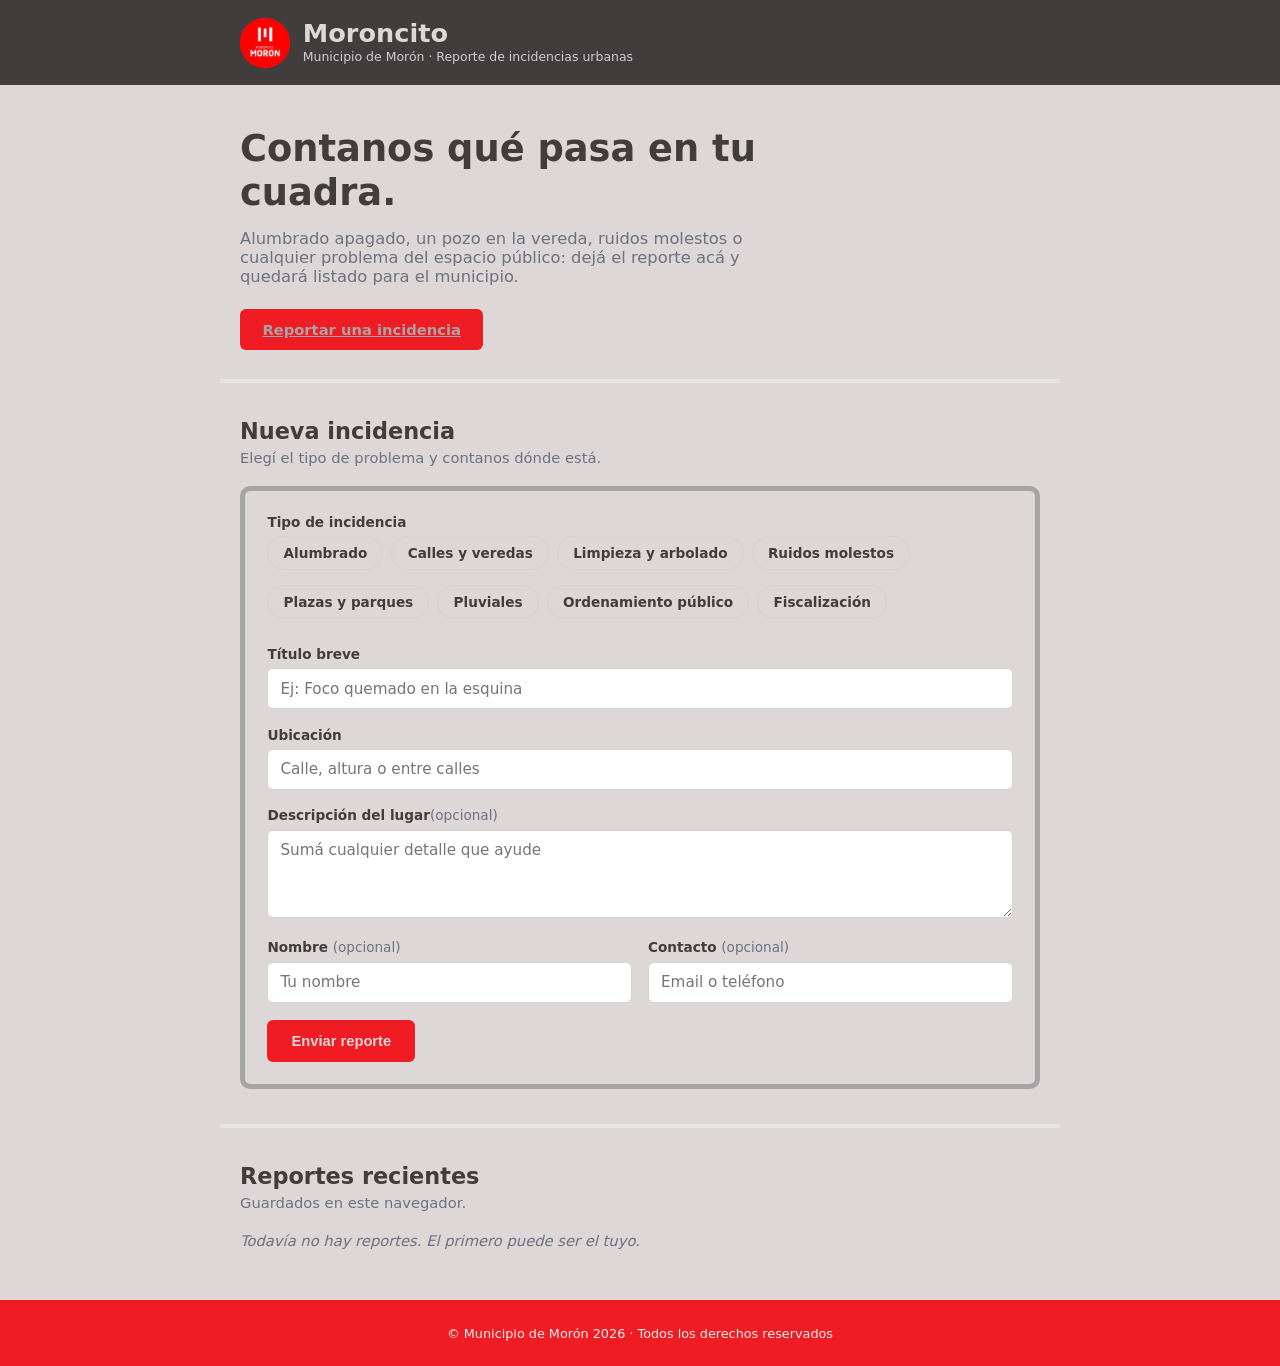
==== main/front/index.html @ 1d9de2d2 "Add files via upload" ====
<!DOCTYPE html>
<html lang="es">
<head>
<meta charset="UTF-8">
<meta name="viewport" content="width=device-width, initial-scale=1, viewport-fit=cover">
<title>Moroncito ayuda</title>
<link rel="stylesheet" href="style.css">
<link rel="icon" href="./img/icono_moron.webp">
</head>
<body>
 
<header>
  <div class="wrap">
    <div class="badge"><img src="img/MdM.jpg" alt="Logo Municipio de Morón"></div>
    <div>
      <h1>Moroncito</h1>
      <p>Municipio de Morón · Reporte de incidencias urbanas</p>
    </div>
  </div>
</header>
 
<section class="hero">
  <div class="wrap">
    <h2>Contanos qué pasa en tu cuadra.</h2>
    <p>Alumbrado apagado, un pozo en la vereda, ruidos molestos o cualquier problema del espacio público: dejá el reporte acá y quedará listado para el municipio.</p>
    <a href="#form-reporte" class="cta">Reportar una incidencia</a>
  </div>
</section>
 
<div class="linea"></div>
 
<section class="bloque" id="form-reporte">
  <div class="wrap">
    <h3>Nueva incidencia</h3>
    <p class="sub">Elegí el tipo de problema y contanos dónde está.</p>
 
    <form id="formIncidencia" novalidate>
      <div class="campo">
        <label id="lblCat">Tipo de incidencia</label>
        <div class="categorias" id="categorias" role="radiogroup" aria-labelledby="lblCat"></div>
        <p class="error" id="errCat">Elegí un tipo de incidencia.</p>
      </div>
 
      <div class="campo">
        <label for="titulo">Título breve</label>
        <input type="text" id="titulo" maxlength="80" placeholder="Ej: Foco quemado en la esquina">
        <p class="error" id="errTitulo">Escribí un título.</p>
      </div>
 
      <div class="campo">
        <label for="direccion">Ubicación</label>
        <input type="text" id="direccion" placeholder="Calle, altura o entre calles">
        <p class="error" id="errDireccion">Indicá la ubicación.</p>
      </div>
 
      <div class="campo">
        <label for="detalle">Descripción del lugar<span class="opt">(opcional)</span></label>
        <textarea id="detalle" placeholder="Sumá cualquier detalle que ayude"></textarea>
      </div>
 
      <div class="fila">
        <div class="campo">
          <label for="nombre">Nombre <span class="opt">(opcional)</span></label>
          <input type="text" id="nombre" placeholder="Tu nombre">
        </div>
        <div class="campo">
          <label for="contacto">Contacto <span class="opt">(opcional)</span></label>
          <input type="text" id="contacto" placeholder="Email o teléfono">
        </div>
      </div>
 
      <button type="submit" class="btn-enviar">Enviar reporte</button>
      <p class="aviso" id="aviso"></p>
    </form>
  </div>
</section>
 
<div class="linea"></div>
 
<section class="bloque">
  <div class="wrap">
    <h3>Reportes recientes</h3>
    <p class="sub">Guardados en este navegador.</p>
    <ul class="lista" id="lista"></ul>
  </div>
</section>
 
<footer>
  <p>&copy; Municipio de Morón 2026 · Todos los derechos reservados</p>
</footer>
 
<script src="script.js"></script>
</body>
</html>
---- main/front/style.css ----
:root{
  --noche:#413d3d; --lienzo:#ddd7d7; --panel:#ddd7d7;
  --ambar:#F01C24; --verde:#1F7A4D; --alerta:#B0151B; --piedra:#6B7280;
  --font-h:'Barlow Condensed',system-ui,sans-serif;
  --font-b:'Inter',system-ui,sans-serif;
}
*{box-sizing:border-box}
html{scroll-behavior:smooth; height:100%}
@media (prefers-reduced-motion: reduce){html{scroll-behavior:auto}*{transition-duration:.001ms!important}}
body{margin:0;min-height:100%;font-family:var(--font-b);color:var(--noche);background:var(--lienzo);
  padding-top:env(safe-area-inset-top,0);padding-bottom:env(safe-area-inset-bottom,0)}
h1,h2,h3{font-family:var(--font-h);font-weight:600;margin:0}
p{margin:0}
a{color:inherit}
.wrap{max-width:840px;margin:0 auto;padding:0 1.25rem}

header{background:var(--noche);color:var(--lienzo);padding:1.1rem 0}
header .wrap{display:flex;align-items:center;gap:.8rem}
.badge{width:50px;height:50px;border-radius:50%;background:var(--ambar);overflow:hidden;flex-shrink:0}
.badge img{width:100%;height:100%;object-fit:cover;object-position:center 28%}
header h1{font-size:1.6rem;line-height:1}
header p{font-size:.78rem;color:#C9CFD3;margin-top:.15rem}

.hero{padding:2.6rem 0 1.8rem}
.hero h2{font-size:clamp(1.7rem,4.5vw,2.3rem);line-height:1.2;max-width:26ch}
.hero p{margin-top:.9rem;color:var(--piedra);max-width:52ch;font-size:1.02rem}
.hero a.cta{display:inline-block;margin-top:1.4rem;background:var(--ambar);color:#a5a5a5;
  padding:.75rem 1.4rem;border-radius:6px;font-weight:600;font-size:.92rem}

.linea{height:4px;background:#E5E5E5;max-width:840px;margin:0 auto}

section.bloque{padding:2.2rem 0}
.bloque h3{font-size:1.4rem;margin-bottom:.3rem}
.bloque .sub{color:var(--piedra);font-size:.92rem;margin-bottom:1.3rem}

.categorias{display:flex;flex-wrap:wrap;gap:.5rem;margin-bottom:1.3rem}
.cat-pill{display:inline-flex}
.cat-pill input{position:absolute;opacity:0;pointer-events:none}
.cat-pill label{cursor:pointer;padding:.5rem .95rem;border:1px solid #D4D4D4;border-radius:999px;
  font-size:.85rem;color:var(--noche);background:var(--panel)}
.cat-pill input:checked + label{background:var(--ambar);color:var(--lienzo);border-color:var(--ambar)}
.cat-pill input:focus-visible + label{outline:2px solid var(--ambar);outline-offset:2px}

form{background:var(--panel);border:5px solid #a5a5a5;border-radius:10px;padding:1.4rem}
.campo{margin-bottom:1.1rem}
.campo label{display:block;font-size:.85rem;font-weight:600;margin-bottom:.4rem}
.campo .opt{font-weight:400;color:var(--piedra)}
input[type=text],textarea{width:100%;font-family:var(--font-b);font-size:.95rem;padding:.65rem .75rem;
  border:1px solid #D4D4D4;border-radius:6px;background:#fff;color:var(--noche)}
input:focus-visible,textarea:focus-visible{outline:2px solid var(--ambar);outline-offset:1px}
textarea{resize:vertical;min-height:5.5rem}
.fila{display:grid;grid-template-columns:1fr 1fr;gap:1rem}
@media (max-width:560px){.fila{grid-template-columns:1fr}}
.btn-enviar{background:var(--ambar);color:var(--lienzo);border:none;padding:.8rem 1.5rem;
  border-radius:6px;font-weight:600;font-size:.92rem;cursor:pointer}
.btn-enviar:hover{background:var(--alerta)}
.btn-enviar:focus-visible{outline:2px solid var(--noche);outline-offset:2px}
.error{color:var(--alerta);font-size:.82rem;margin-top:.35rem;display:none}
.aviso{display:none;margin-top:1rem;padding:.85rem 1rem;border-radius:6px;background:#EAF1EC;
  border:1px solid var(--verde);color:#1F3A31;font-size:.9rem}

.lista{list-style:none;margin:0;padding:0;display:flex;flex-direction:column;gap:.7rem}
.item{background:var(--panel);border:1px solid #E5E5E5;border-radius:8px;padding:1rem 1.1rem}
.item-top{display:flex;justify-content:space-between;gap:.6rem;align-items:baseline;flex-wrap:wrap}
.item h4{font-family:var(--font-b);font-size:.98rem;font-weight:600}
.tag{font-size:.7rem;text-transform:uppercase;letter-spacing:.03em;color:var(--piedra)}
.estado{font-size:.72rem;padding:.2rem .55rem;border-radius:999px;background:#F0F0F0;color:#4A4A4A;white-space:nowrap}
.item .desc{color:var(--piedra);font-size:.88rem;margin-top:.4rem}
.item .meta{font-size:.78rem;color:#8A8A8A;margin-top:.5rem}
.vacio{color:var(--piedra);font-size:.92rem;font-style:italic}

footer{background:var(--ambar);color:#FFECEC;text-align:center;padding:1.6rem 1rem;font-size:.8rem;margin-top:1rem}
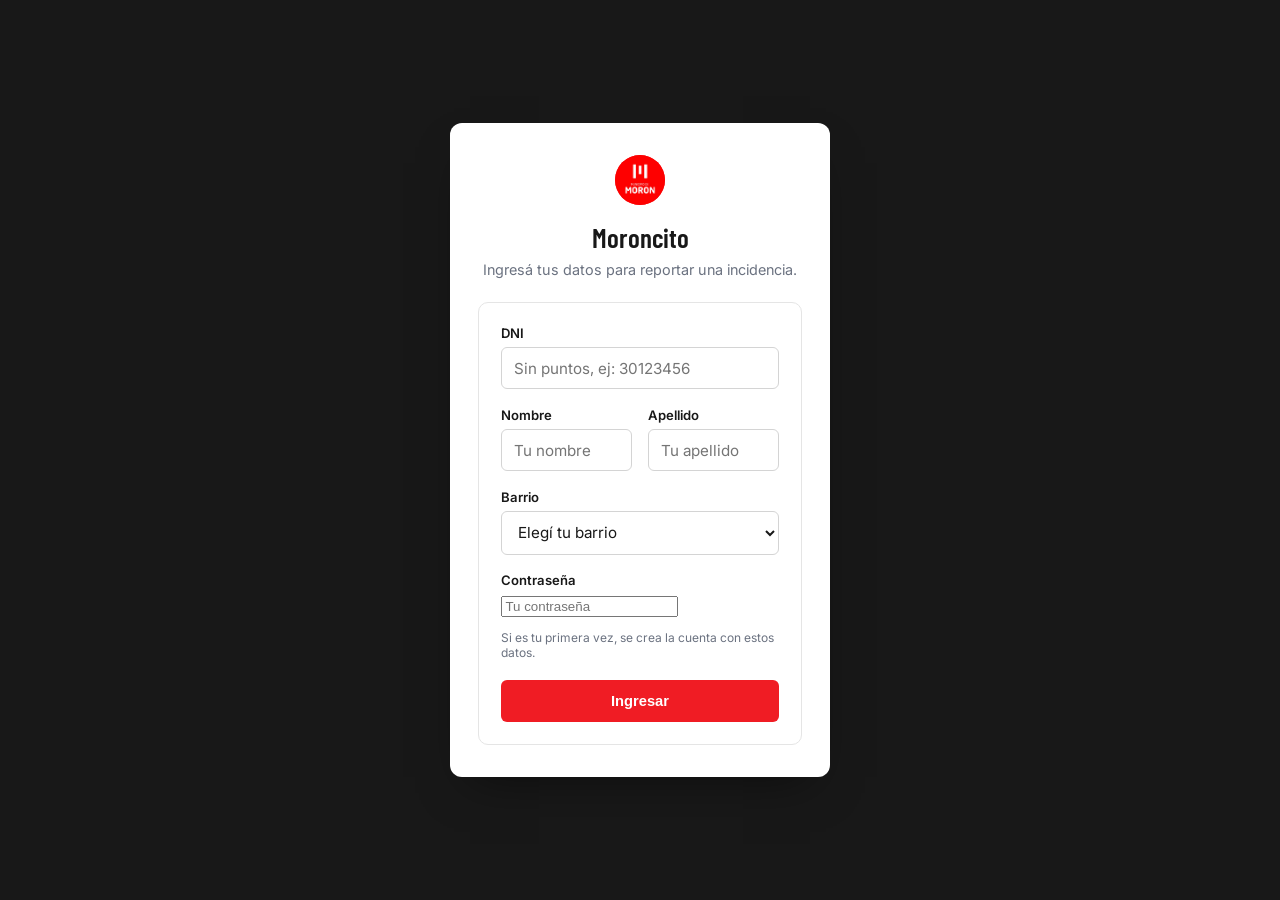
==== commit 1cf8a953: "Add files via upload" ====
--- a/main/front/index.html
+++ b/main/front/index.html
@@ -3,12 +3,13 @@
 <head>
 <meta charset="UTF-8">
 <meta name="viewport" content="width=device-width, initial-scale=1, viewport-fit=cover">
-<title>Moroncito ayuda</title>
+<title>Moroncito · Reportar incidencias</title>
+<link rel="preconnect" href="https://fonts.googleapis.com">
+<link href="https://fonts.googleapis.com/css2?family=Barlow+Condensed:wght@500;600;700&family=Inter:wght@400;500;600&display=swap" rel="stylesheet">
 <link rel="stylesheet" href="style.css">
-<link rel="icon" href="./img/icono_moron.webp">
 </head>
 <body>
- 
+
 <header>
   <div class="wrap">
     <div class="badge"><img src="img/MdM.jpg" alt="Logo Municipio de Morón"></div>
@@ -16,9 +17,10 @@
       <h1>Moroncito</h1>
       <p>Municipio de Morón · Reporte de incidencias urbanas</p>
     </div>
+    <div class="sesion" id="sesion"></div>
   </div>
 </header>
- 
+
 <section class="hero">
   <div class="wrap">
     <h2>Contanos qué pasa en tu cuadra.</h2>
@@ -26,38 +28,38 @@
     <a href="#form-reporte" class="cta">Reportar una incidencia</a>
   </div>
 </section>
- 
+
 <div class="linea"></div>
- 
+
 <section class="bloque" id="form-reporte">
   <div class="wrap">
     <h3>Nueva incidencia</h3>
     <p class="sub">Elegí el tipo de problema y contanos dónde está.</p>
- 
+
     <form id="formIncidencia" novalidate>
       <div class="campo">
         <label id="lblCat">Tipo de incidencia</label>
         <div class="categorias" id="categorias" role="radiogroup" aria-labelledby="lblCat"></div>
         <p class="error" id="errCat">Elegí un tipo de incidencia.</p>
       </div>
- 
+
       <div class="campo">
         <label for="titulo">Título breve</label>
         <input type="text" id="titulo" maxlength="80" placeholder="Ej: Foco quemado en la esquina">
         <p class="error" id="errTitulo">Escribí un título.</p>
       </div>
- 
+
       <div class="campo">
         <label for="direccion">Ubicación</label>
         <input type="text" id="direccion" placeholder="Calle, altura o entre calles">
         <p class="error" id="errDireccion">Indicá la ubicación.</p>
       </div>
- 
+
       <div class="campo">
-        <label for="detalle">Descripción del lugar<span class="opt">(opcional)</span></label>
+        <label for="detalle">Descripción <span class="opt">(opcional)</span></label>
         <textarea id="detalle" placeholder="Sumá cualquier detalle que ayude"></textarea>
       </div>
- 
+
       <div class="fila">
         <div class="campo">
           <label for="nombre">Nombre <span class="opt">(opcional)</span></label>
@@ -68,15 +70,15 @@
           <input type="text" id="contacto" placeholder="Email o teléfono">
         </div>
       </div>
- 
+
       <button type="submit" class="btn-enviar">Enviar reporte</button>
       <p class="aviso" id="aviso"></p>
     </form>
   </div>
 </section>
- 
+
 <div class="linea"></div>
- 
+
 <section class="bloque">
   <div class="wrap">
     <h3>Reportes recientes</h3>
@@ -84,11 +86,11 @@
     <ul class="lista" id="lista"></ul>
   </div>
 </section>
- 
+
 <footer>
   <p>&copy; Municipio de Morón 2026 · Todos los derechos reservados</p>
 </footer>
- 
+
 <script src="script.js"></script>
 </body>
 </html>
--- a/main/front/style.css
+++ b/main/front/style.css
@@ -1,5 +1,5 @@
 :root{
-  --noche:#413d3d; --lienzo:#ddd7d7; --panel:#ddd7d7;
+  --noche:#181818; --lienzo:#FFFFFF; --panel:#FFFFFF;
   --ambar:#F01C24; --verde:#1F7A4D; --alerta:#B0151B; --piedra:#6B7280;
   --font-h:'Barlow Condensed',system-ui,sans-serif;
   --font-b:'Inter',system-ui,sans-serif;
@@ -16,6 +16,22 @@
 
 header{background:var(--noche);color:var(--lienzo);padding:1.1rem 0}
 header .wrap{display:flex;align-items:center;gap:.8rem}
+.sesion{margin-left:auto;text-align:right;font-size:.78rem;color:#C9CFD3;display:flex;flex-direction:column;gap:.25rem;align-items:flex-end}
+.sesion button{background:none;border:1px solid #4A4A4A;color:#C9CFD3;font-size:.72rem;
+  padding:.25rem .6rem;border-radius:999px;cursor:pointer}
+.sesion button:hover{border-color:var(--ambar);color:var(--lienzo)}
+
+.login-view{min-height:100vh;display:flex;align-items:center;justify-content:center;
+  background:var(--noche);padding:1.5rem}
+.login-card{background:var(--panel);border-radius:12px;padding:2rem 1.75rem;width:100%;max-width:380px;
+  text-align:center;box-shadow:0 20px 45px -20px rgba(0,0,0,.5)}
+.login-badge{width:64px;height:64px;margin:0 auto 1rem}
+.login-card h1{font-size:1.7rem}
+.login-sub{color:var(--piedra);font-size:.9rem;margin-top:.5rem;margin-bottom:1.5rem}
+.login-card form{text-align:left}
+.login-card .campo label{font-size:.82rem}
+.login-btn{width:100%;margin-top:.3rem}
+.login-nota{font-size:.75rem;color:var(--piedra);margin:-.3rem 0 1rem}
 .badge{width:50px;height:50px;border-radius:50%;background:var(--ambar);overflow:hidden;flex-shrink:0}
 .badge img{width:100%;height:100%;object-fit:cover;object-position:center 28%}
 header h1{font-size:1.6rem;line-height:1}
@@ -24,10 +40,10 @@
 .hero{padding:2.6rem 0 1.8rem}
 .hero h2{font-size:clamp(1.7rem,4.5vw,2.3rem);line-height:1.2;max-width:26ch}
 .hero p{margin-top:.9rem;color:var(--piedra);max-width:52ch;font-size:1.02rem}
-.hero a.cta{display:inline-block;margin-top:1.4rem;background:var(--ambar);color:#a5a5a5;
+.hero a.cta{display:inline-block;margin-top:1.4rem;background:var(--ambar);color:#1B2A33;
   padding:.75rem 1.4rem;border-radius:6px;font-weight:600;font-size:.92rem}
 
-.linea{height:4px;background:#E5E5E5;max-width:840px;margin:0 auto}
+.linea{height:1px;background:#E5E5E5;max-width:840px;margin:0 auto}
 
 section.bloque{padding:2.2rem 0}
 .bloque h3{font-size:1.4rem;margin-bottom:.3rem}
@@ -41,12 +57,15 @@
 .cat-pill input:checked + label{background:var(--ambar);color:var(--lienzo);border-color:var(--ambar)}
 .cat-pill input:focus-visible + label{outline:2px solid var(--ambar);outline-offset:2px}
 
-form{background:var(--panel);border:5px solid #a5a5a5;border-radius:10px;padding:1.4rem}
+form{background:var(--panel);border:1px solid #E5E5E5;border-radius:10px;padding:1.4rem}
 .campo{margin-bottom:1.1rem}
 .campo label{display:block;font-size:.85rem;font-weight:600;margin-bottom:.4rem}
 .campo .opt{font-weight:400;color:var(--piedra)}
 input[type=text],textarea{width:100%;font-family:var(--font-b);font-size:.95rem;padding:.65rem .75rem;
   border:1px solid #D4D4D4;border-radius:6px;background:#fff;color:var(--noche)}
+select{width:100%;font-family:var(--font-b);font-size:.95rem;padding:.65rem .75rem;
+  border:1px solid #D4D4D4;border-radius:6px;background:#fff;color:var(--noche)}
+select:invalid{color:var(--piedra)}
 input:focus-visible,textarea:focus-visible{outline:2px solid var(--ambar);outline-offset:1px}
 textarea{resize:vertical;min-height:5.5rem}
 .fila{display:grid;grid-template-columns:1fr 1fr;gap:1rem}
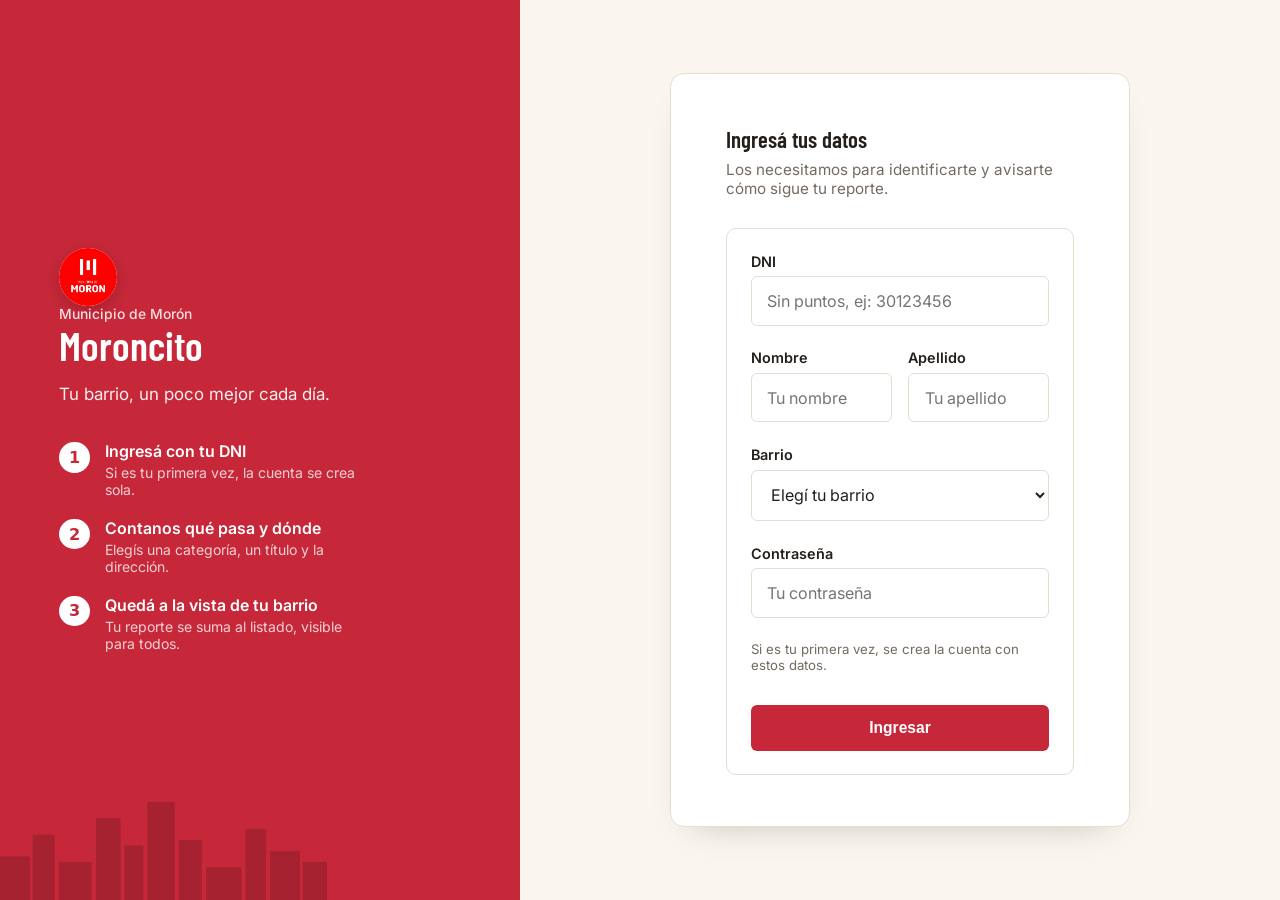
==== commit 3ec2baae: "Add files via upload" ====
--- a/main/front/index.html
+++ b/main/front/index.html
@@ -4,11 +4,23 @@
 <meta charset="UTF-8">
 <meta name="viewport" content="width=device-width, initial-scale=1, viewport-fit=cover">
 <title>Moroncito · Reportar incidencias</title>
+<link rel="icon" type="image/png" href="./img/icono_moron.webp">
 <link rel="preconnect" href="https://fonts.googleapis.com">
 <link href="https://fonts.googleapis.com/css2?family=Barlow+Condensed:wght@500;600;700&family=Inter:wght@400;500;600&display=swap" rel="stylesheet">
 <link rel="stylesheet" href="style.css">
 </head>
-<body>
+<body class="app-view">
+
+<svg style="display:none" aria-hidden="true">
+  <symbol id="icon-bulb" viewBox="0 0 24 24"><path d="M9 18h6M10 21h4M12 3a6 6 0 0 0-3.5 10.9c.6.45 1 .96 1.1 1.6h4.8c.1-.64.5-1.15 1.1-1.6A6 6 0 0 0 12 3Z"/></symbol>
+  <symbol id="icon-road" viewBox="0 0 24 24"><path d="M9 3 4 21M15 3l5 18M12 8v2M12 13v2M12 18v1"/></symbol>
+  <symbol id="icon-leaf" viewBox="0 0 24 24"><path d="M20 4C10 4 4 10 4 18c8 0 14-6 14-14ZM8 18c2-4 5-7 9-9"/></symbol>
+  <symbol id="icon-megaphone" viewBox="0 0 24 24"><path d="M3 10v4a2 2 0 0 0 2 2h1l2 5h2l-1.6-5H12l7 4V6l-7 4H5a2 2 0 0 0-2 2Z"/></symbol>
+  <symbol id="icon-tree" viewBox="0 0 24 24"><path d="M12 3 7 11h3l-4 6h5v4h2v-4h5l-4-6h3Z"/></symbol>
+  <symbol id="icon-drop" viewBox="0 0 24 24"><path d="M12 3s7 7.6 7 12a7 7 0 1 1-14 0c0-4.4 7-12 7-12Z"/></symbol>
+  <symbol id="icon-shield" viewBox="0 0 24 24"><path d="M12 3l7 3v6c0 5-3.5 8-7 9-3.5-1-7-4-7-9V6Z"/></symbol>
+  <symbol id="icon-clipboard" viewBox="0 0 24 24"><path d="M9 4h6v2H9zM6 6h12v14H6zM9 12l2 2 4-4"/></symbol>
+</svg>
 
 <header>
   <div class="wrap">
@@ -60,17 +72,6 @@
         <textarea id="detalle" placeholder="Sumá cualquier detalle que ayude"></textarea>
       </div>
 
-      <div class="fila">
-        <div class="campo">
-          <label for="nombre">Nombre <span class="opt">(opcional)</span></label>
-          <input type="text" id="nombre" placeholder="Tu nombre">
-        </div>
-        <div class="campo">
-          <label for="contacto">Contacto <span class="opt">(opcional)</span></label>
-          <input type="text" id="contacto" placeholder="Email o teléfono">
-        </div>
-      </div>
-
       <button type="submit" class="btn-enviar">Enviar reporte</button>
       <p class="aviso" id="aviso"></p>
     </form>
@@ -79,10 +80,21 @@
 
 <div class="linea"></div>
 
-<section class="bloque">
+<section class="bloque reportes-bloque">
   <div class="wrap">
-    <h3>Reportes recientes</h3>
-    <p class="sub">Guardados en este navegador.</p>
+    <div class="reportes-encabezado">
+      <div>
+        <h3>Reportes recientes</h3>
+        <p class="sub">Visibles para todo tu barrio.</p>
+      </div>
+      <p class="reportes-resumen" id="resumen"></p>
+    </div>
+
+    <div class="reportes-controles">
+      <input type="search" id="buscador" placeholder="Buscar por título o dirección…" aria-label="Buscar reportes">
+      <div class="filtros" id="filtrosCategoria" role="group" aria-label="Filtrar por categoría"></div>
+    </div>
+
     <ul class="lista" id="lista"></ul>
   </div>
 </section>
--- a/main/front/style.css
+++ b/main/front/style.css
@@ -1,13 +1,13 @@
 :root{
-  --noche:#181818; --lienzo:#FFFFFF; --panel:#FFFFFF;
-  --ambar:#F01C24; --verde:#1F7A4D; --alerta:#B0151B; --piedra:#6B7280;
+  --noche:#241F1A; --lienzo:#FFFFFF; --papel:#FAF6EF; --panel:#FFFFFF;
+  --ambar:#C62839; --ambar-oscuro:#9E1F2C; --verde:#2F7A55; --alerta:#9A2130; --piedra:#746B5F; --linea:#E6DDCF;
   --font-h:'Barlow Condensed',system-ui,sans-serif;
   --font-b:'Inter',system-ui,sans-serif;
 }
 *{box-sizing:border-box}
-html{scroll-behavior:smooth; height:100%}
+html{scroll-behavior:smooth; height:100%; font-size:106%}
 @media (prefers-reduced-motion: reduce){html{scroll-behavior:auto}*{transition-duration:.001ms!important}}
-body{margin:0;min-height:100%;font-family:var(--font-b);color:var(--noche);background:var(--lienzo);
+body{margin:0;min-height:100%;font-family:var(--font-b);color:var(--noche);background:var(--papel);
   padding-top:env(safe-area-inset-top,0);padding-bottom:env(safe-area-inset-bottom,0)}
 h1,h2,h3{font-family:var(--font-h);font-weight:600;margin:0}
 p{margin:0}
@@ -16,34 +16,80 @@
 
 header{background:var(--noche);color:var(--lienzo);padding:1.1rem 0}
 header .wrap{display:flex;align-items:center;gap:.8rem}
-.sesion{margin-left:auto;text-align:right;font-size:.78rem;color:#C9CFD3;display:flex;flex-direction:column;gap:.25rem;align-items:flex-end}
-.sesion button{background:none;border:1px solid #4A4A4A;color:#C9CFD3;font-size:.72rem;
+.sesion{margin-left:auto;text-align:right;font-size:.78rem;color:#CBC2B6;display:flex;flex-direction:column;gap:.25rem;align-items:flex-end}
+.sesion button{background:none;border:1px solid #4A423A;color:#CBC2B6;font-size:.72rem;
   padding:.25rem .6rem;border-radius:999px;cursor:pointer}
 .sesion button:hover{border-color:var(--ambar);color:var(--lienzo)}
-
-.login-view{min-height:100vh;display:flex;align-items:center;justify-content:center;
-  background:var(--noche);padding:1.5rem}
-.login-card{background:var(--panel);border-radius:12px;padding:2rem 1.75rem;width:100%;max-width:380px;
-  text-align:center;box-shadow:0 20px 45px -20px rgba(0,0,0,.5)}
-.login-badge{width:64px;height:64px;margin:0 auto 1rem}
-.login-card h1{font-size:1.7rem}
-.login-sub{color:var(--piedra);font-size:.9rem;margin-top:.5rem;margin-bottom:1.5rem}
-.login-card form{text-align:left}
-.login-card .campo label{font-size:.82rem}
-.login-btn{width:100%;margin-top:.3rem}
-.login-nota{font-size:.75rem;color:var(--piedra);margin:-.3rem 0 1rem}
 .badge{width:50px;height:50px;border-radius:50%;background:var(--ambar);overflow:hidden;flex-shrink:0}
 .badge img{width:100%;height:100%;object-fit:cover;object-position:center 28%}
 header h1{font-size:1.6rem;line-height:1}
-header p{font-size:.78rem;color:#C9CFD3;margin-top:.15rem}
+header p{font-size:.78rem;color:#CBC2B6;margin-top:.15rem}
 
-.hero{padding:2.6rem 0 1.8rem}
+/* ---------- Login: panel institucional + formulario ---------- */
+.login-view{min-height:100vh;display:flex;flex-direction:column;background:var(--papel)}
+
+.login-brand{
+  background:var(--ambar);color:var(--lienzo);position:relative;overflow:hidden;
+  padding:2.25rem 1.5rem 2rem;display:flex;flex-direction:column;align-items:center;text-align:center;gap:.6rem;
+}
+.login-emblem{width:58px;height:58px;border-radius:50%;background:var(--lienzo);flex-shrink:0;
+  display:flex;align-items:center;justify-content:center;overflow:hidden;box-shadow:0 4px 14px rgba(0,0,0,.18)}
+.login-emblem img{width:100%;height:100%;object-fit:cover;object-position:center 28%}
+.login-eyebrow{font-size:.82rem;color:rgba(255,255,255,.85);font-weight:500}
+.login-brand h1{font-size:clamp(2rem,7vw,2.4rem);color:var(--lienzo);line-height:1;margin-top:-.1rem}
+.login-tagline{color:rgba(255,255,255,.92);font-size:.95rem;max-width:34ch;margin-top:.15rem}
+
+.pasos{display:none}
+.login-skyline{display:none}
+
+.login-card{
+  background:var(--panel);border:1px solid var(--linea);border-radius:14px;
+  padding:2.25rem 1.5rem;width:100%;max-width:460px;margin:-1.25rem auto 2rem;
+  box-shadow:0 16px 34px -24px rgba(36,31,26,.35);position:relative;z-index:1;
+}
+.login-card-title{font-size:1.35rem}
+.login-card-sub{color:var(--piedra);font-size:.9rem;margin-top:.45rem;margin-bottom:1.75rem;max-width:40ch}
+.login-card form{text-align:left}
+.login-card .campo{margin-bottom:1.4rem}
+.login-card .campo label{font-size:.85rem}
+.login-btn{width:100%;margin-top:.6rem;padding:.9rem 1.5rem}
+.login-nota{font-size:.78rem;color:var(--piedra);margin:0 0 1.3rem}
+
+@media (min-width:900px){
+  .login-view{flex-direction:row;align-items:stretch}
+  .login-brand{
+    flex:0 0 44%;max-width:520px;padding:4rem 3.5rem;align-items:flex-start;text-align:left;
+    justify-content:center;gap:0;
+  }
+  .login-eyebrow{margin-bottom:.3rem}
+  .login-brand h1{margin-bottom:.9rem}
+  .login-tagline{max-width:30ch;font-size:1rem}
+  .pasos{list-style:none;margin:2.25rem 0 0;padding:0;display:flex;flex-direction:column;gap:1.2rem;max-width:32ch}
+  .pasos li{display:flex;gap:.9rem;align-items:flex-start}
+  .paso-num{flex-shrink:0;width:1.8rem;height:1.8rem;border-radius:50%;background:var(--lienzo);
+    color:var(--ambar);font-family:var(--font-h);font-weight:700;font-size:.95rem;
+    display:flex;align-items:center;justify-content:center}
+  .pasos strong{display:block;color:var(--lienzo);font-size:.94rem;font-weight:600}
+  .pasos p{color:rgba(255,255,255,.78);font-size:.83rem;margin-top:.2rem;max-width:30ch}
+  .login-skyline{display:block;position:absolute;left:0;right:0;bottom:0;height:120px;
+    fill:rgba(0,0,0,.16);z-index:0;pointer-events:none}
+
+  .login-card{flex:1;align-self:center;margin:2rem auto;padding:3rem 3.25rem}
+}
+
+body.app-view{
+  background-color:var(--papel);
+  background-image:radial-gradient(var(--linea) 1px, transparent 1px);
+  background-size:22px 22px;
+}
+
+.hero{padding:2.8rem 0 2rem}
 .hero h2{font-size:clamp(1.7rem,4.5vw,2.3rem);line-height:1.2;max-width:26ch}
 .hero p{margin-top:.9rem;color:var(--piedra);max-width:52ch;font-size:1.02rem}
-.hero a.cta{display:inline-block;margin-top:1.4rem;background:var(--ambar);color:#1B2A33;
+.hero a.cta{display:inline-block;margin-top:1.4rem;background:var(--ambar);color:var(--lienzo);
   padding:.75rem 1.4rem;border-radius:6px;font-weight:600;font-size:.92rem}
 
-.linea{height:1px;background:#E5E5E5;max-width:840px;margin:0 auto}
+.linea{height:1px;background:var(--linea);max-width:840px;margin:0 auto}
 
 section.bloque{padding:2.2rem 0}
 .bloque h3{font-size:1.4rem;margin-bottom:.3rem}
@@ -52,40 +98,65 @@
 .categorias{display:flex;flex-wrap:wrap;gap:.5rem;margin-bottom:1.3rem}
 .cat-pill{display:inline-flex}
 .cat-pill input{position:absolute;opacity:0;pointer-events:none}
-.cat-pill label{cursor:pointer;padding:.5rem .95rem;border:1px solid #D4D4D4;border-radius:999px;
+.cat-pill label{cursor:pointer;padding:.5rem .95rem;border:1px solid var(--linea);border-radius:999px;
   font-size:.85rem;color:var(--noche);background:var(--panel)}
 .cat-pill input:checked + label{background:var(--ambar);color:var(--lienzo);border-color:var(--ambar)}
 .cat-pill input:focus-visible + label{outline:2px solid var(--ambar);outline-offset:2px}
 
-form{background:var(--panel);border:1px solid #E5E5E5;border-radius:10px;padding:1.4rem}
+form{background:var(--panel);border:1px solid var(--linea);border-radius:10px;padding:1.4rem}
 .campo{margin-bottom:1.1rem}
 .campo label{display:block;font-size:.85rem;font-weight:600;margin-bottom:.4rem}
 .campo .opt{font-weight:400;color:var(--piedra)}
-input[type=text],textarea{width:100%;font-family:var(--font-b);font-size:.95rem;padding:.65rem .75rem;
-  border:1px solid #D4D4D4;border-radius:6px;background:#fff;color:var(--noche)}
-select{width:100%;font-family:var(--font-b);font-size:.95rem;padding:.65rem .75rem;
-  border:1px solid #D4D4D4;border-radius:6px;background:#fff;color:var(--noche)}
+input[type=text],input[type=password],textarea{width:100%;font-family:var(--font-b);font-size:.95rem;padding:.8rem .9rem;
+  border:1px solid var(--linea);border-radius:6px;background:#fff;color:var(--noche)}
+select{width:100%;font-family:var(--font-b);font-size:.95rem;padding:.8rem .9rem;
+  border:1px solid var(--linea);border-radius:6px;background:#fff;color:var(--noche)}
 select:invalid{color:var(--piedra)}
-input:focus-visible,textarea:focus-visible{outline:2px solid var(--ambar);outline-offset:1px}
+input:focus-visible,select:focus-visible,textarea:focus-visible{outline:2px solid var(--ambar);outline-offset:1px}
 textarea{resize:vertical;min-height:5.5rem}
 .fila{display:grid;grid-template-columns:1fr 1fr;gap:1rem}
 @media (max-width:560px){.fila{grid-template-columns:1fr}}
 .btn-enviar{background:var(--ambar);color:var(--lienzo);border:none;padding:.8rem 1.5rem;
   border-radius:6px;font-weight:600;font-size:.92rem;cursor:pointer}
-.btn-enviar:hover{background:var(--alerta)}
+.btn-enviar:hover{background:var(--ambar-oscuro)}
 .btn-enviar:focus-visible{outline:2px solid var(--noche);outline-offset:2px}
 .error{color:var(--alerta);font-size:.82rem;margin-top:.35rem;display:none}
 .aviso{display:none;margin-top:1rem;padding:.85rem 1rem;border-radius:6px;background:#EAF1EC;
   border:1px solid var(--verde);color:#1F3A31;font-size:.9rem}
 
+.reportes-encabezado{display:flex;justify-content:space-between;align-items:flex-end;gap:1rem;flex-wrap:wrap;margin-bottom:1.1rem}
+.reportes-resumen{font-size:.85rem;color:var(--piedra);background:var(--panel);border:1px solid var(--linea);
+  padding:.5rem .9rem;border-radius:999px;white-space:nowrap}
+.reportes-controles{display:flex;flex-direction:column;gap:.7rem;margin-bottom:1.2rem}
+#buscador{width:100%;font-family:var(--font-b);font-size:.92rem;padding:.7rem .9rem;
+  border:1px solid var(--linea);border-radius:6px;background:var(--panel);color:var(--noche)}
+#buscador:focus-visible{outline:2px solid var(--ambar);outline-offset:1px}
+.filtros{display:flex;flex-wrap:wrap;gap:.45rem}
+.chip-filtro{font-family:var(--font-b);font-size:.8rem;padding:.4rem .85rem;border-radius:999px;
+  border:1px solid var(--linea);background:var(--panel);color:var(--piedra);cursor:pointer}
+.chip-filtro:hover{border-color:var(--ambar);color:var(--noche)}
+.chip-filtro.activo{background:var(--noche);color:var(--lienzo);border-color:var(--noche)}
+
 .lista{list-style:none;margin:0;padding:0;display:flex;flex-direction:column;gap:.7rem}
-.item{background:var(--panel);border:1px solid #E5E5E5;border-radius:8px;padding:1rem 1.1rem}
-.item-top{display:flex;justify-content:space-between;gap:.6rem;align-items:baseline;flex-wrap:wrap}
-.item h4{font-family:var(--font-b);font-size:.98rem;font-weight:600}
+.item{background:var(--panel);border:1px solid var(--linea);border-radius:8px;overflow:hidden}
+.item-top{all:revert;box-sizing:border-box;display:flex;align-items:center;gap:.85rem;width:100%;
+  background:none;border:none;padding:.9rem 1.1rem;font-family:var(--font-b);color:var(--noche);
+  text-align:left;cursor:pointer}
+.item-icono{flex-shrink:0;width:2.2rem;height:2.2rem;border-radius:50%;background:#F1ECE1;
+  color:var(--ambar);display:flex;align-items:center;justify-content:center}
+.item-icono svg{width:1.15rem;height:1.15rem;fill:none;stroke:currentColor;stroke-width:1.7;
+  stroke-linecap:round;stroke-linejoin:round}
+.item-texto{flex:1;min-width:0;display:flex;flex-direction:column;gap:.15rem}
+.item-titulo{font-size:.98rem;font-weight:600}
 .tag{font-size:.7rem;text-transform:uppercase;letter-spacing:.03em;color:var(--piedra)}
-.estado{font-size:.72rem;padding:.2rem .55rem;border-radius:999px;background:#F0F0F0;color:#4A4A4A;white-space:nowrap}
-.item .desc{color:var(--piedra);font-size:.88rem;margin-top:.4rem}
-.item .meta{font-size:.78rem;color:#8A8A8A;margin-top:.5rem}
+.estado{font-size:.72rem;padding:.2rem .55rem;border-radius:999px;background:#F1ECE1;color:#4A423A;
+  white-space:nowrap;flex-shrink:0}
+.item .meta{font-size:.78rem;color:#948B7E}
+.item-chevron{font-size:1.3rem;color:var(--piedra);flex-shrink:0;transition:transform .15s ease}
+.item.abierto .item-chevron{transform:rotate(90deg);color:var(--ambar)}
+.item-detalle{display:none;padding:0 1.1rem 1rem calc(1.1rem + 2.2rem + .85rem)}
+.item.abierto .item-detalle{display:block}
+.item-detalle p{color:var(--piedra);font-size:.88rem}
 .vacio{color:var(--piedra);font-size:.92rem;font-style:italic}
 
-footer{background:var(--ambar);color:#FFECEC;text-align:center;padding:1.6rem 1rem;font-size:.8rem;margin-top:1rem}+footer{background:var(--ambar);color:#FDEAEC;text-align:center;padding:1.6rem 1rem;font-size:.8rem;margin-top:1rem}
